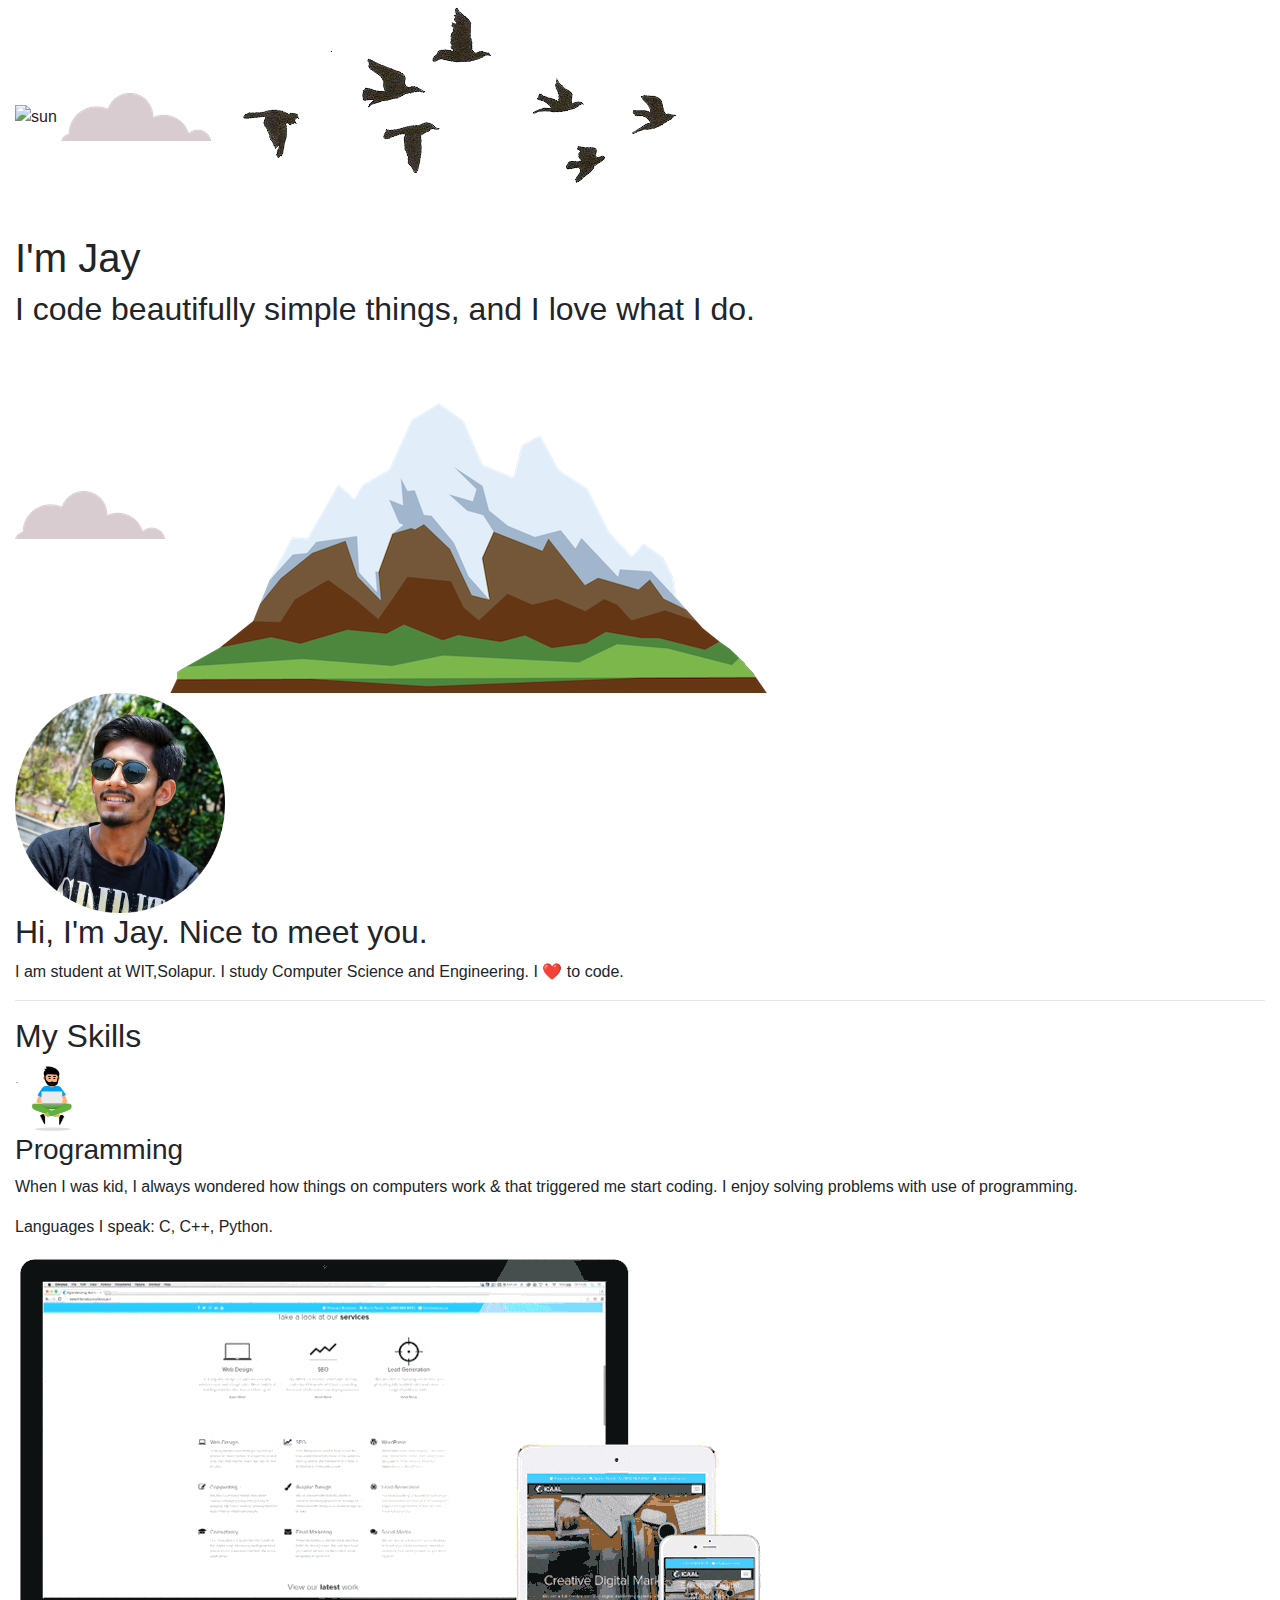
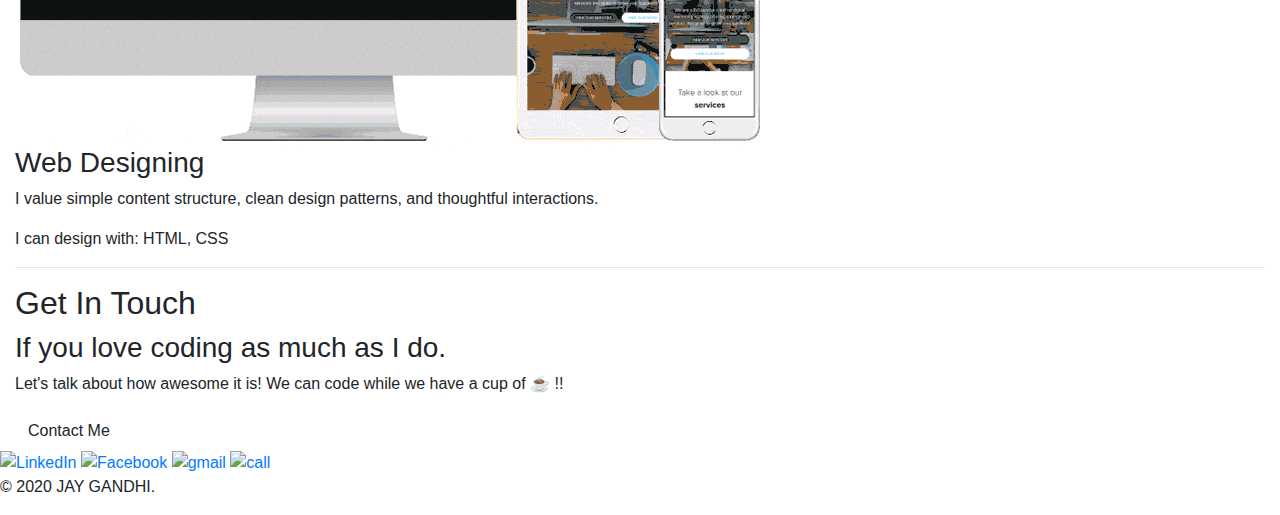
==== index.html @ 79ab4962 "first commit" ====
<!DOCTYPE html>
<html>
  <head>
    <meta charset="utf-8">
    <title>Jay Gandhi</title>
    <link rel="stylesheet" href="css/styles.css">
    <link rel="icon" href="favicon.ico">
    <link href="https://fonts.googleapis.com/css?family=Baumans|Merriweather|Montserrat|Sacramento&display=swap" rel="stylesheet">
    <!-- bootstrap -->
  <link rel="stylesheet" href="https://stackpath.bootstrapcdn.com/bootstrap/4.4.1/css/bootstrap.min.css" integrity="sha384-Vkoo8x4CGsO3+Hhxv8T/Q5PaXtkKtu6ug5TOeNV6gBiFeWPGFN9MuhOf23Q9Ifjh" crossorigin="anonymous">
  <link rel="stylesheet" href="css/styles.css">
  <!-- java -->
  <script src="https://code.jquery.com/jquery-3.4.1.slim.min.js" integrity="sha384-J6qa4849blE2+poT4WnyKhv5vZF5SrPo0iEjwBvKU7imGFAV0wwj1yYfoRSJoZ+n" crossorigin="anonymous"></script>
  <script src="https://cdn.jsdelivr.net/npm/popper.js@1.16.0/dist/umd/popper.min.js" integrity="sha384-Q6E9RHvbIyZFJoft+2mJbHaEWldlvI9IOYy5n3zV9zzTtmI3UksdQRVvoxMfooAo" crossorigin="anonymous"></script>
  <script src="https://stackpath.bootstrapcdn.com/bootstrap/4.4.1/js/bootstrap.min.js" integrity="sha384-wfSDF2E50Y2D1uUdj0O3uMBJnjuUD4Ih7YwaYd1iqfktj0Uod8GCExl3Og8ifwB6" crossorigin="anonymous"></script>


  </head>
  <body>
    <div class="Top-container container-fluid">
      <img class="sun" src="https://media.giphy.com/media/JpMnkVV9s3ILRYYHnq/giphy.gif" alt="sun">
      <img class="top-cloud" src="images/cloud.png" alt="cloud">

      <img class="birds" src="images/bird.gif" alt="birds">
      <h1>I'm Jay</h1>
      <h2 class="programmer">I code beautifully simple things, and I love what I do.</h2>
      <img class="bottom-cloud"src="images/cloud.png" alt="cloud">
      <img class="mountain" src="images/mountain.png" alt="mountain">
    </div>

    <div class="middle-container container-fluid">
      <div class="profile">
        <img src="images/jay.png" height="220" width="210" alt="jay_profile_picture">
        <h2>Hi, I'm Jay. Nice to meet you.</h2>
        <p class="intro">I am student at WIT,Solapur. I study Computer Science and Engineering. I ❤️ to code.</p>
      </div>
      <hr>
      <div class="skills">
        <h2>My Skills</h2>
        <div class="skill-row1">
          <img class="proimg" src="images/web_character.gif" alt="coding image" height="70px" width="70px">
          <h3>Programming</h3>
          <p>When I was kid, I always wondered how things on computers work & that triggered me start coding. I enjoy solving problems with use of programming.</p>
          <p>
            Languages I speak: C, C++, Python.
          </p>
        </div>
        <div class="skill-row2">
          <img class="webimg" src="images/web.gif" alt="coding image">
          <h3>Web Designing</h3>
          <p>I value simple content structure, clean design patterns, and thoughtful interactions.</p>
          <p>I can design with: HTML, CSS</p>
        </div>
      </div>
      <hr>
      <div class="contact-me">
        <h2>Get In Touch</h2>
        <h3>If you love coding as much as I do.</h3>
        <p class="contact-message">Let's talk about how awesome it is! We can code while we have a cup of ☕ !!</p>
        <strong><a class="btn"href="contact_me.html" target="blank" align=middle>Contact Me</a></strong>
      </div>
    </div>


    <div class="bottom-container">
      <a href="https://www.linkedin.com/in/jaygandhi129" target="blank" class="footer-link">
        <img src="https://image.flaticon.com/icons/svg/1409/1409945.svg" alt="LinkedIn" height="30" width="30" align="middle">
      </a>
      <a href="https://www.facebook.com/jay.gandhi2962000" target="blank" class="footer-link">
        <img src="https://i.pinimg.com/originals/58/f4/72/58f4723d8f23906bdcb058604075ad2a.png" alt="Facebook" height="50" width="50" align="middle">
      </a>
      <a href="mailto:jaygandhi129@gmail.com" class="footer-link">
        <img src="https://cdn2.iconfinder.com/data/icons/social-icons-circular-color/512/gmail-512.png" alt="gmail" height="40" width="40" align="middle">
      </a>
      <a href="tel:+91-7709708626" class="footer-link">
        <img src="https://images.vexels.com/media/users/3/137415/isolated/preview/0e475bb9b17b3fa4f94f31fba1635b8f-telephone-call-icon-logo-by-vexels.png" alt="call" height="40" width="40" align="middle">
      </a>
      <p class="copyright">© 2020 JAY GANDHI.</p>
    </div>


  </body>
</html>
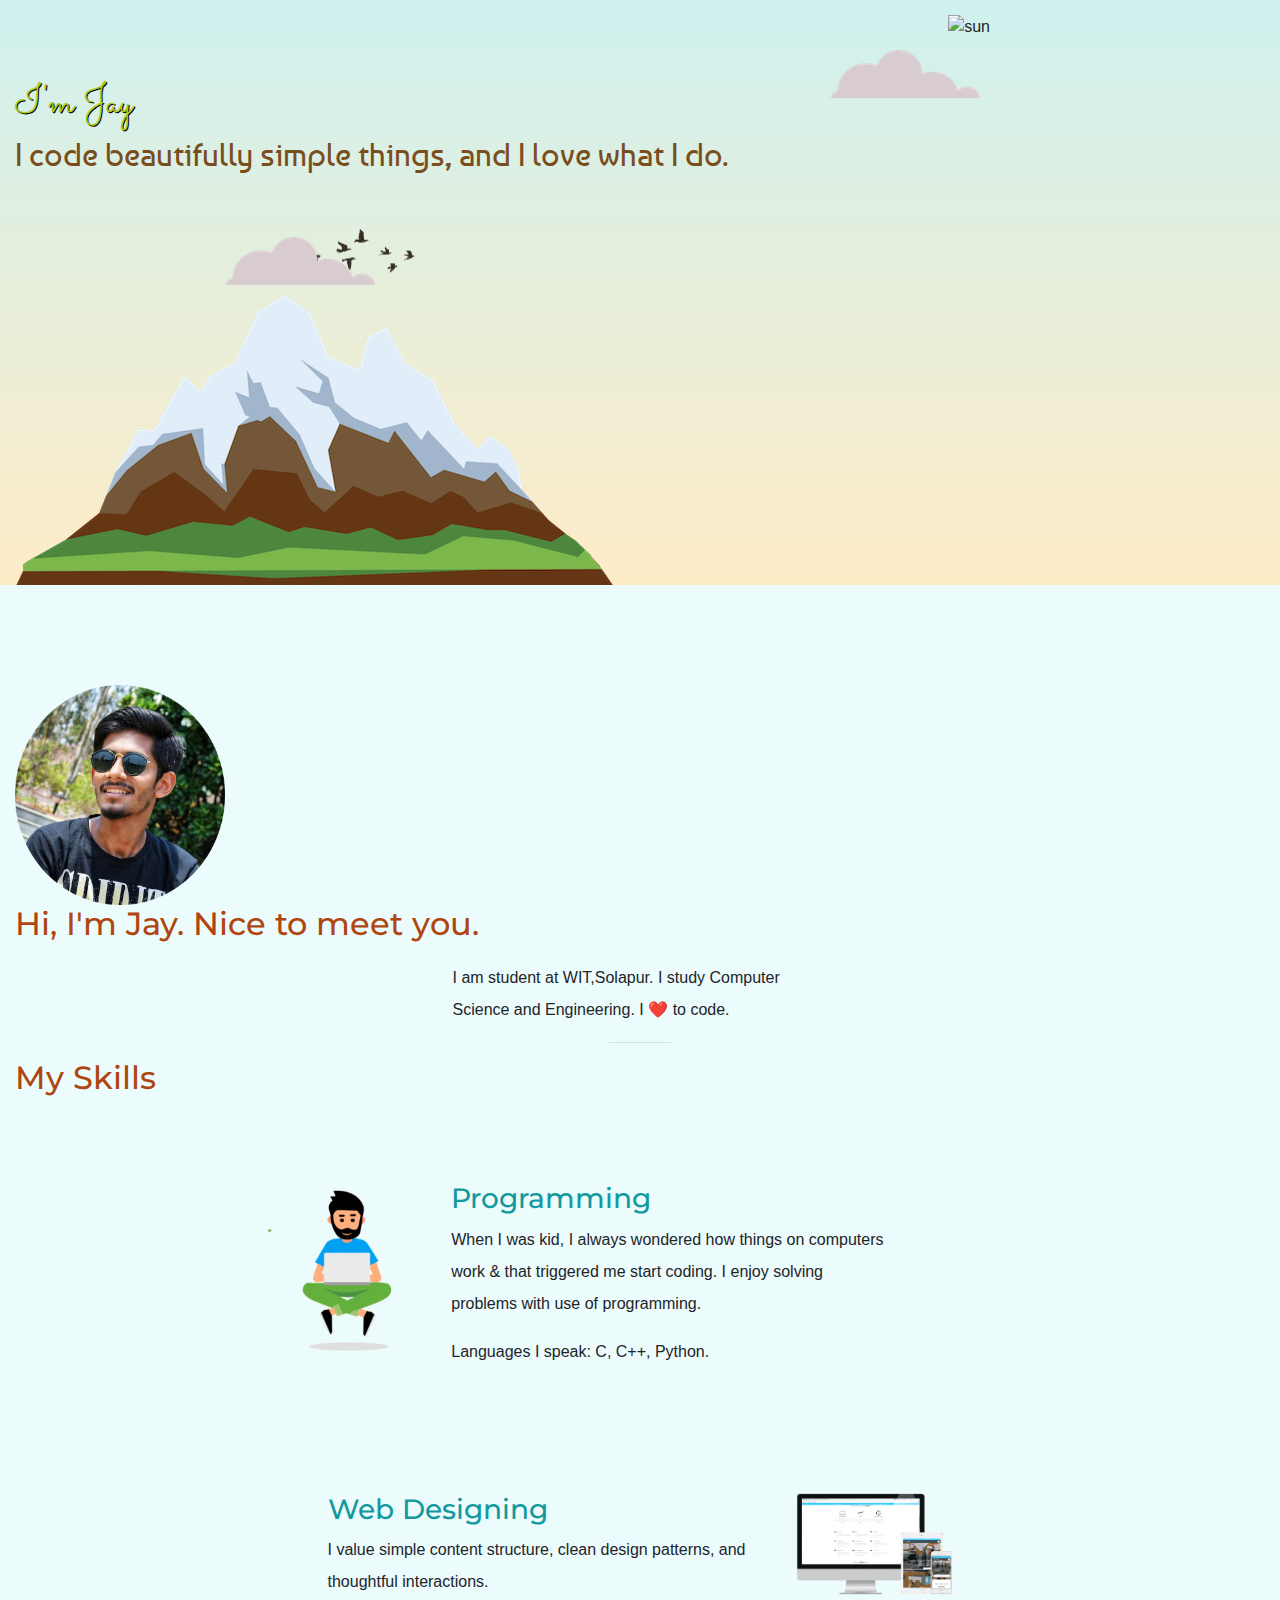
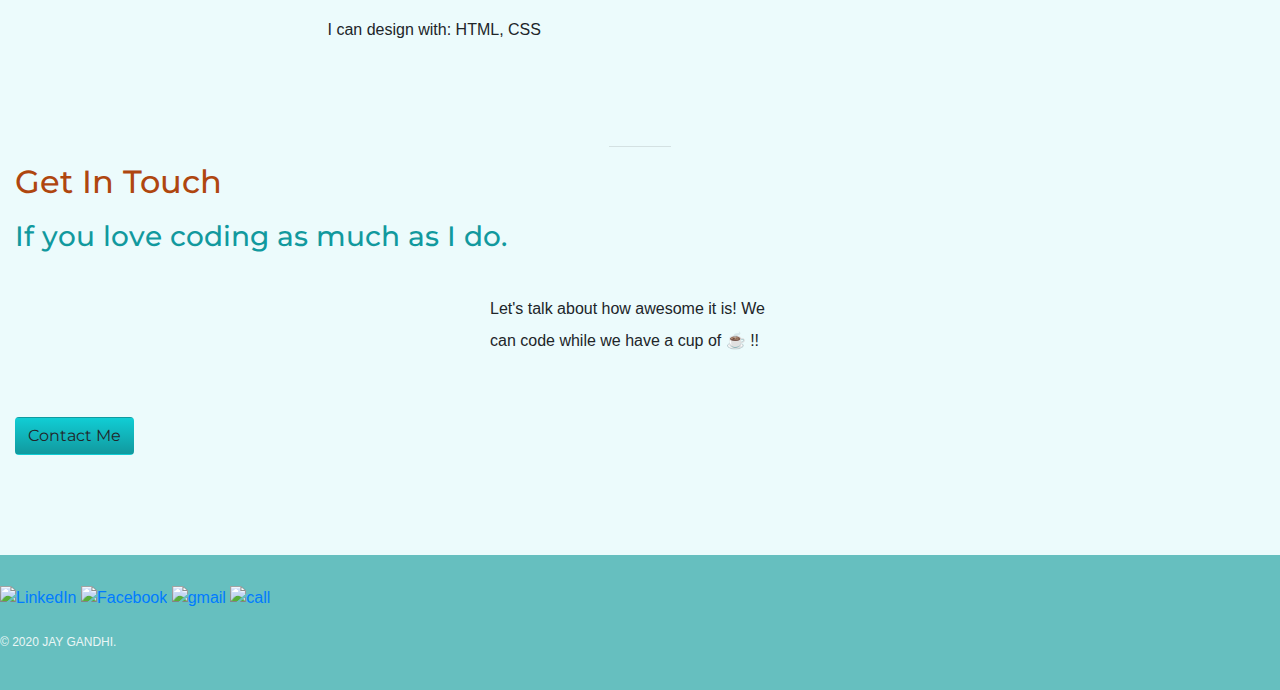
==== commit 467bb737: "Update index.html" ====
--- a/index.html
+++ b/index.html
@@ -3,7 +3,7 @@
   <head>
     <meta charset="utf-8">
     <title>Jay Gandhi</title>
-    <link rel="stylesheet" href="css/styles.css">
+    <link rel="stylesheet" href="CSS/styles.css">
     <link rel="icon" href="favicon.ico">
     <link href="https://fonts.googleapis.com/css?family=Baumans|Merriweather|Montserrat|Sacramento&display=swap" rel="stylesheet">
     <!-- bootstrap -->
--- a/CSS/styles.css
+++ b/CSS/styles.css
@@ -0,0 +1,170 @@
+body {
+  margin: 0;
+  text-align: center;
+  font-family: 'Merriweather', serif;
+  color: #40514E;
+  line-height: 2;
+}
+
+h1 {
+  margin: 30px auto;
+  font-family: 'Sacramento', cursive;
+  font-size: 5.625rem;
+  /*1rem=16px.......rem is used for making font size dynamic*/
+  color: #a6cb12;
+  text-shadow: 0.5px 0.5px black;
+  line-height: 1.5;
+}
+
+h2 {
+  font-family: 'Montserrat', sans-serif;
+  font-size: 1.5rem;
+  padding-bottom: 10px;
+  color: #af460f;
+}
+
+h3 {
+  font-family: 'Montserrat', sans-serif;
+  color: #11999E;
+}
+
+.programmer {
+  font-family: 'Baumans', cursive;
+  margin-bottom: 44px;
+  color: #7a4d1d;
+}
+
+p {
+  line-height: 2;
+}
+
+hr {
+  border: dotted #c2f0fc 8px;
+  border-bottom: none;
+  width: 5%;
+  margin: 100px auto;
+}
+
+.Top-container {
+  background: linear-gradient(#cff1ef , #ffecc7 );
+  position: relative;
+  padding-top: 80px;
+}
+
+.middle-container {
+  background-color: #ecfbfc;
+  padding-top: 100px;
+  padding-bottom: 100px;
+}
+
+
+.bottom-container{
+  background-color: #66BFBF;
+  padding: 30px 0 20px;
+}
+
+.top-cloud {
+  position: absolute;
+  right: 300px;
+  top: 50px;
+}
+
+.bottom-cloud {
+  position: absolute;
+  left: 225px;
+  bottom: 300px;
+}
+
+.birds {
+  position: absolute;
+  bottom: 300px;
+  left: 300px;
+  height: 10%;
+}
+
+.intro {
+  width: 30%;
+  margin: auto;
+}
+
+.sun {
+  position: absolute;
+  right: 290px;
+  top: 15px;
+  height: 10%;
+}
+
+.proimg {
+  height: 25%;
+  width: 25%;
+  float: left;
+  margin-right: 30px;
+}
+
+.webimg {
+  height: 25%;
+  width: 25%;
+  float: right;
+  margin-left: 30px;
+  margin-bottom: 30px;
+}
+
+.skill-row1 {
+  width: 50%;
+  margin: 75px auto 100px 270px;
+  margin-left: 20%;
+}
+
+.skill-row2 {
+  width: 50%;
+  margin: 125px auto 100px 490px;
+  margin-left: 25%;
+
+}
+
+.contact-message {
+  width: 24%;
+  margin: 40px auto 60px;
+}
+
+.btn {
+  background: #11cdd4;
+  background-image: -webkit-linear-gradient(top, #11cdd4, #11999e);
+  background-image: -moz-linear-gradient(top, #11cdd4, #11999e);
+  background-image: -ms-linear-gradient(top, #11cdd4, #11999e);
+  background-image: -o-linear-gradient(top, #11cdd4, #11999e);
+  background-image: linear-gradient(to bottom, #11cdd4, #11999e);
+  -webkit-border-radius: 8;
+  -moz-border-radius: 8;
+  border-radius: 8px;
+  font-family: 'Montserrat', sans-serif;
+  color: #ffffff;
+  font-size: 20px;
+  padding: 10px 20px 10px 20px;
+  text-decoration: none;
+}
+
+.btn:hover {
+  background: #30e3cb;
+  background-image: -webkit-linear-gradient(top, #30e3cb, #2bc4ad);
+  background-image: -moz-linear-gradient(top, #30e3cb, #2bc4ad);
+  background-image: -ms-linear-gradient(top, #30e3cb, #2bc4ad);
+  background-image: -o-linear-gradient(top, #30e3cb, #2bc4ad);
+  background-image: linear-gradient(to bottom, #30e3cb, #2bc4ad);
+  text-decoration: none;
+}
+.copyright{
+  color: #EAF6F6;
+  font-size: 0.75rem;
+  padding-top: 20px;
+}
+/*CSS FOR CONTACT ME PAGE*/
+
+.contact_me_page{
+  background-color: #ecfbfc;
+  height: auto;
+  
+}
+.back{
+  font-size: 1.3rem;
+}
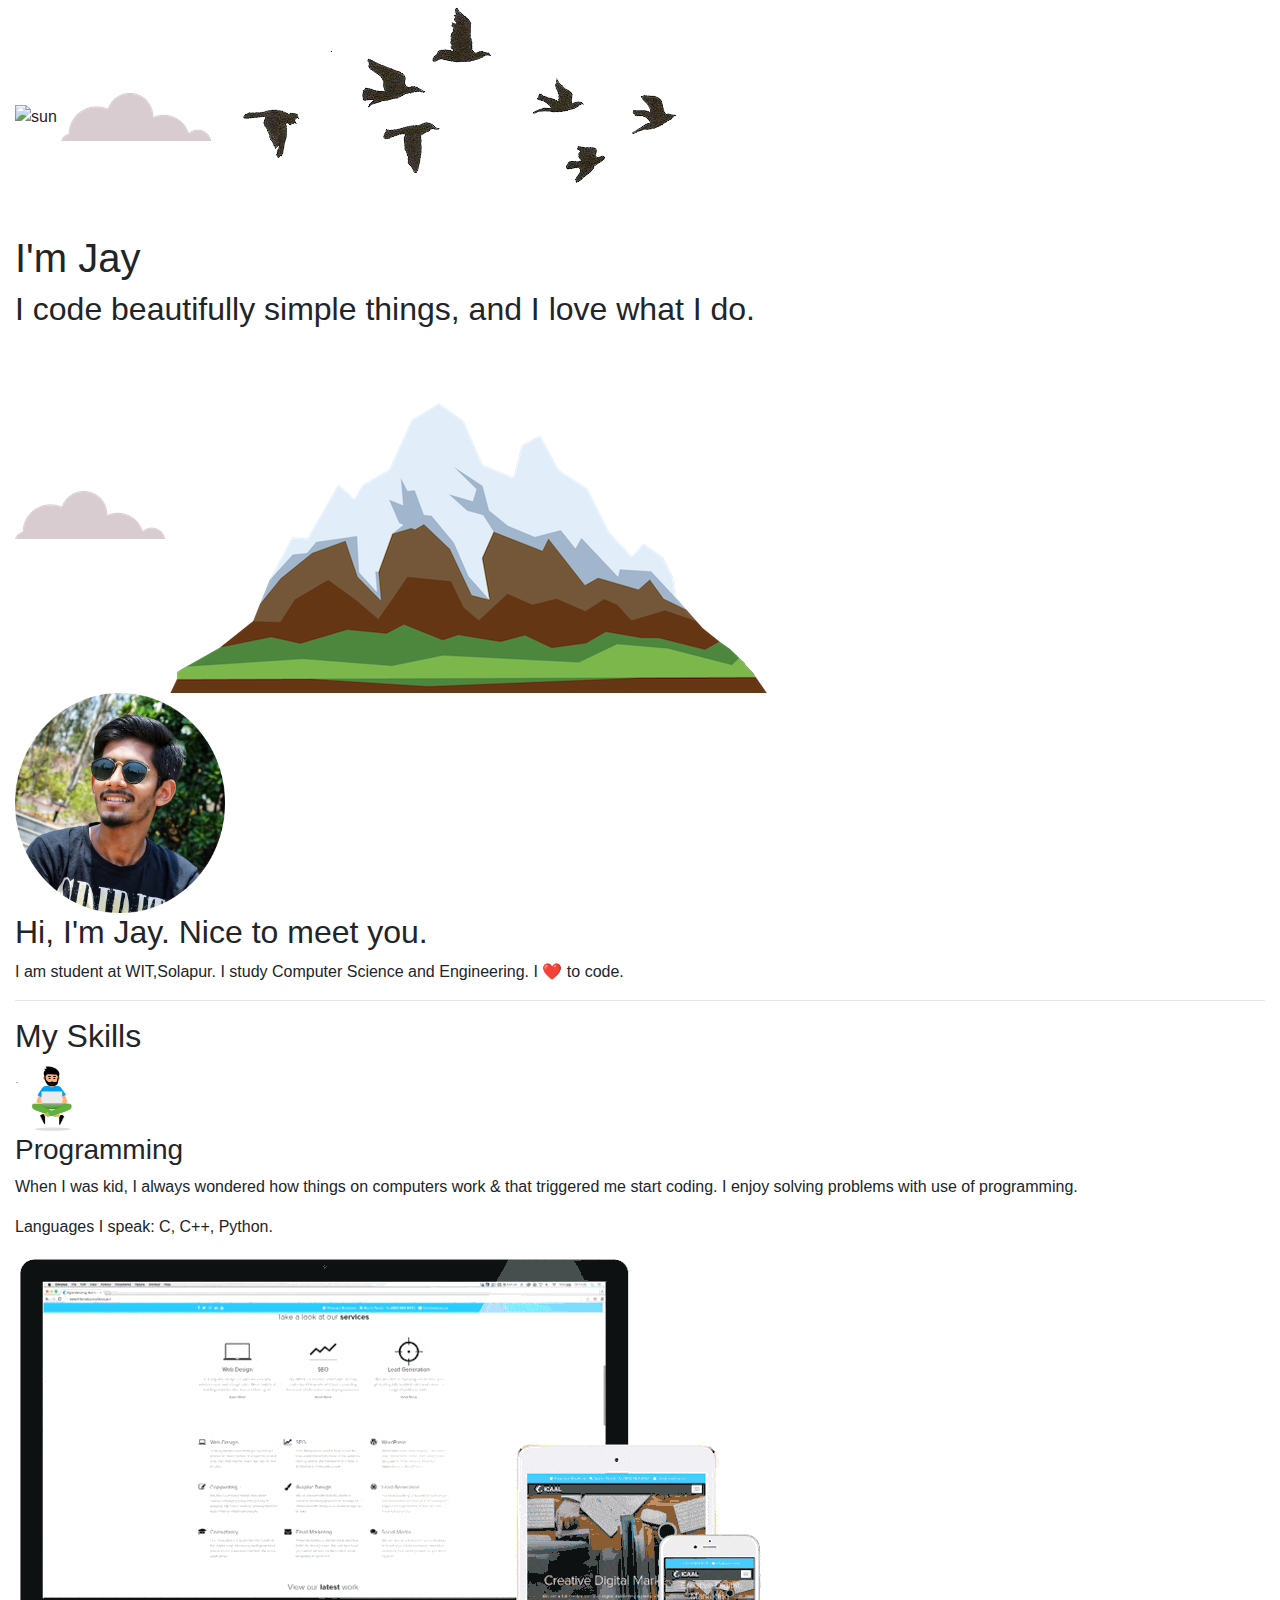
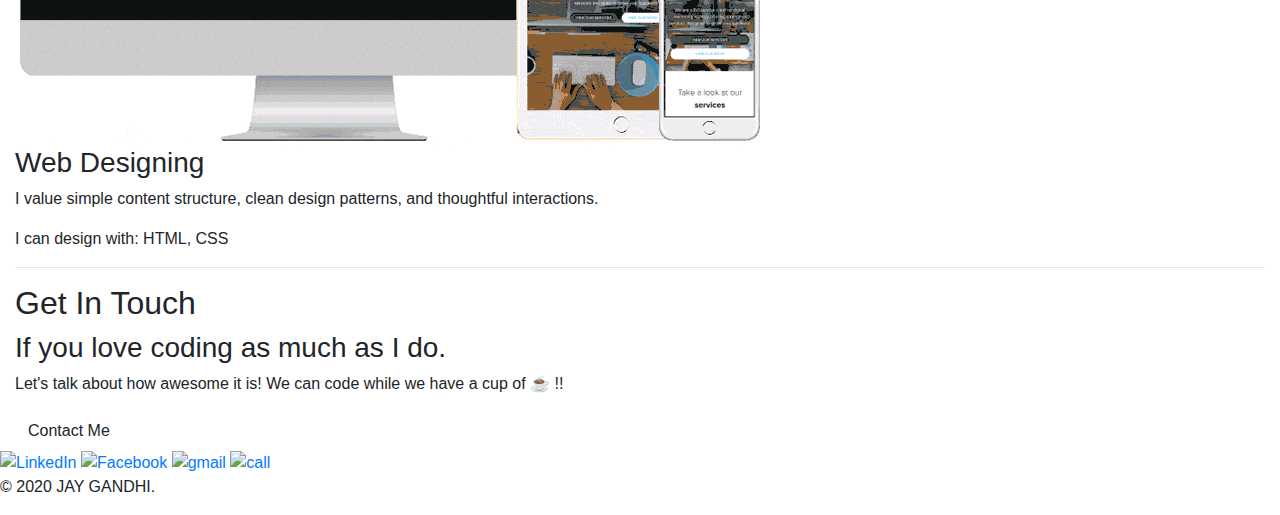
==== commit 05523696: "Update index.html" ====
--- a/index.html
+++ b/index.html
@@ -3,13 +3,13 @@
   <head>
     <meta charset="utf-8">
     <title>Jay Gandhi</title>
-    <link rel="stylesheet" href="CSS/styles.css">
+    <link rel="stylesheet" href="css/styles.css">
     <link rel="icon" href="favicon.ico">
     <link href="https://fonts.googleapis.com/css?family=Baumans|Merriweather|Montserrat|Sacramento&display=swap" rel="stylesheet">
     <!-- bootstrap -->
   <link rel="stylesheet" href="https://stackpath.bootstrapcdn.com/bootstrap/4.4.1/css/bootstrap.min.css" integrity="sha384-Vkoo8x4CGsO3+Hhxv8T/Q5PaXtkKtu6ug5TOeNV6gBiFeWPGFN9MuhOf23Q9Ifjh" crossorigin="anonymous">
-  <link rel="stylesheet" href="css/styles.css">
-  <!-- java -->
+ <link rel="stylesheet" href="css/styles.css">
+    <!-- java -->
   <script src="https://code.jquery.com/jquery-3.4.1.slim.min.js" integrity="sha384-J6qa4849blE2+poT4WnyKhv5vZF5SrPo0iEjwBvKU7imGFAV0wwj1yYfoRSJoZ+n" crossorigin="anonymous"></script>
   <script src="https://cdn.jsdelivr.net/npm/popper.js@1.16.0/dist/umd/popper.min.js" integrity="sha384-Q6E9RHvbIyZFJoft+2mJbHaEWldlvI9IOYy5n3zV9zzTtmI3UksdQRVvoxMfooAo" crossorigin="anonymous"></script>
   <script src="https://stackpath.bootstrapcdn.com/bootstrap/4.4.1/js/bootstrap.min.js" integrity="sha384-wfSDF2E50Y2D1uUdj0O3uMBJnjuUD4Ih7YwaYd1iqfktj0Uod8GCExl3Og8ifwB6" crossorigin="anonymous"></script>
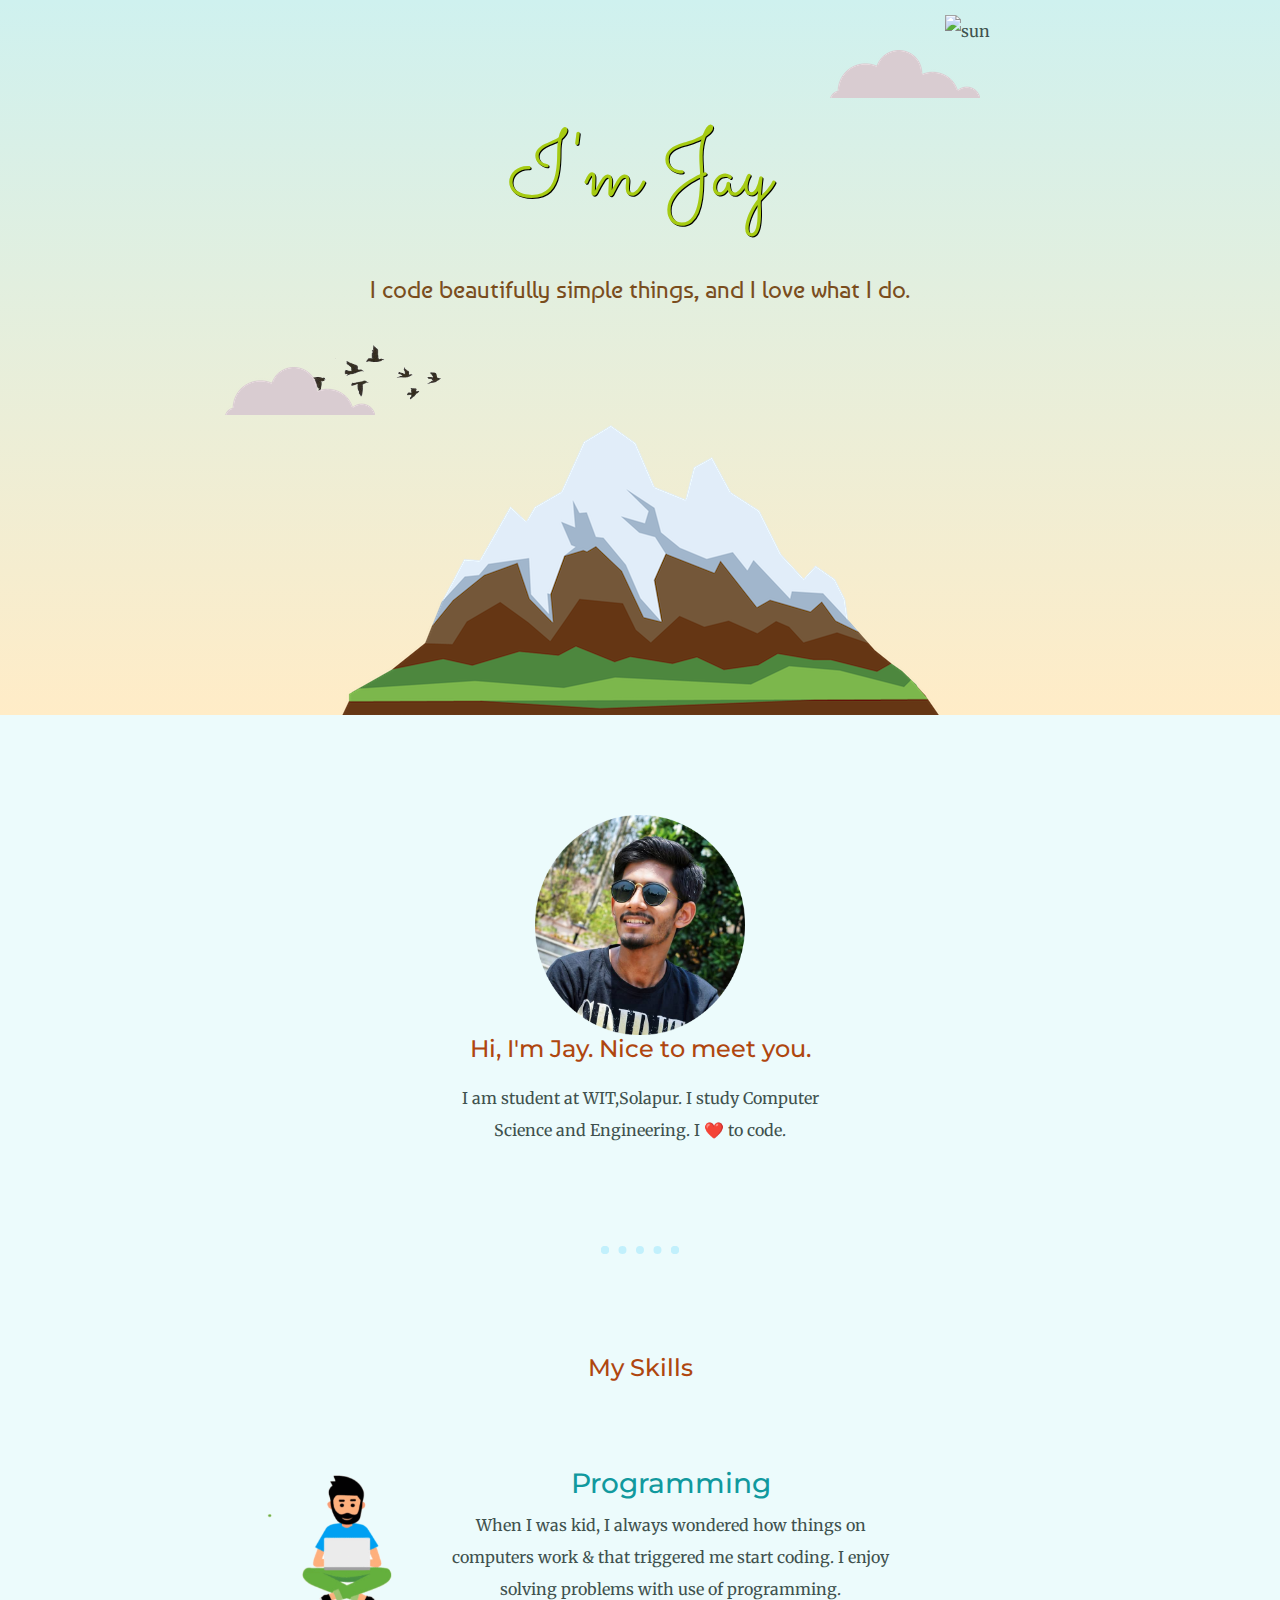
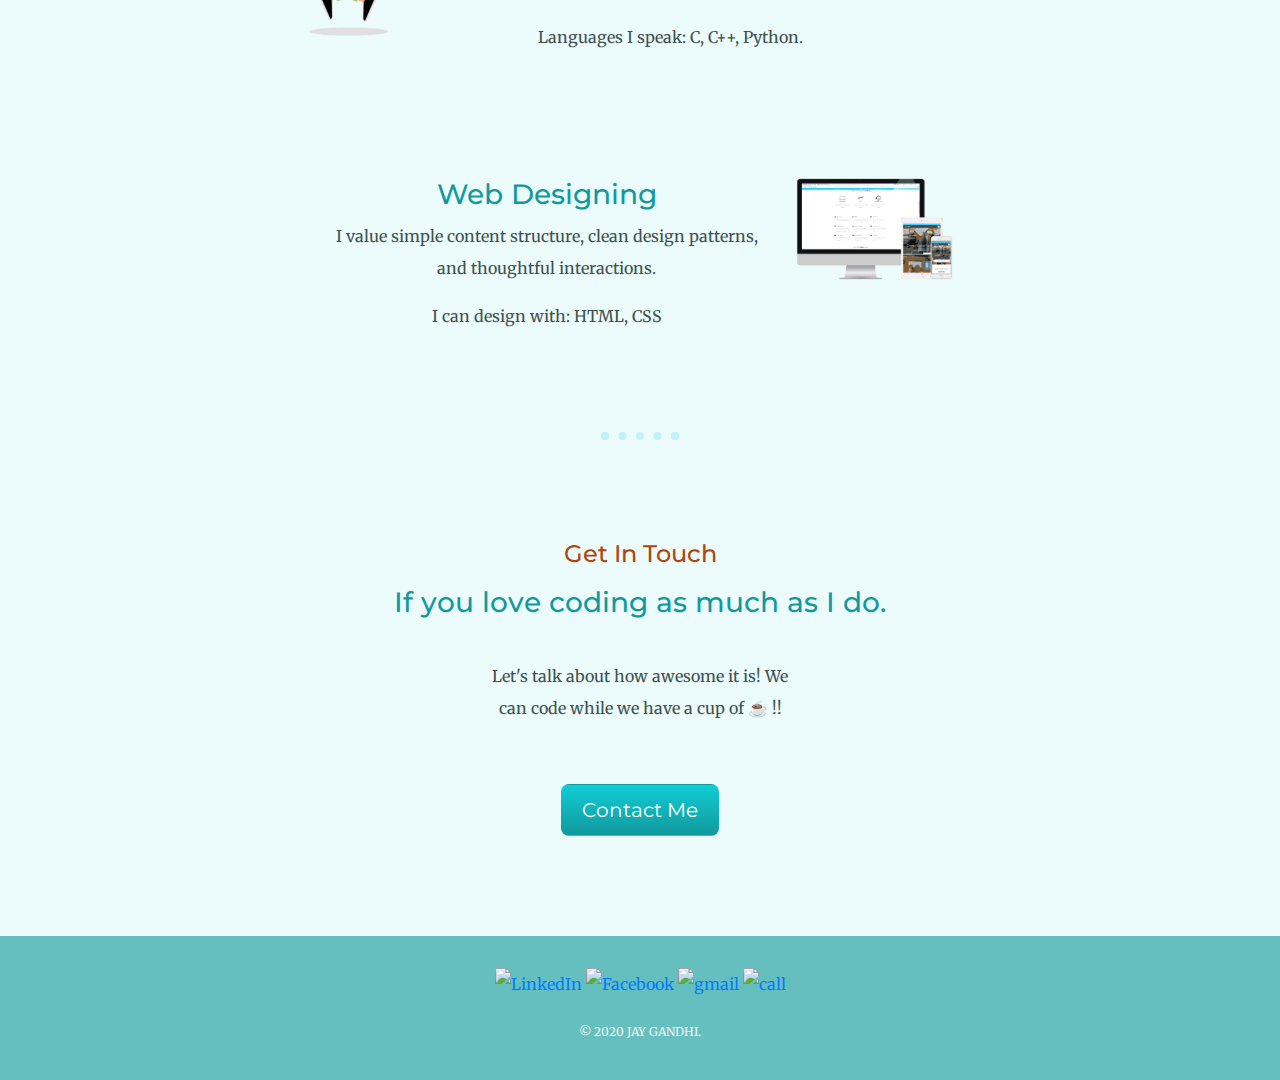
==== commit 039bd28b: "Update index.html" ====
--- a/index.html
+++ b/index.html
@@ -3,12 +3,12 @@
   <head>
     <meta charset="utf-8">
     <title>Jay Gandhi</title>
-    <link rel="stylesheet" href="css/styles.css">
+
     <link rel="icon" href="favicon.ico">
     <link href="https://fonts.googleapis.com/css?family=Baumans|Merriweather|Montserrat|Sacramento&display=swap" rel="stylesheet">
     <!-- bootstrap -->
   <link rel="stylesheet" href="https://stackpath.bootstrapcdn.com/bootstrap/4.4.1/css/bootstrap.min.css" integrity="sha384-Vkoo8x4CGsO3+Hhxv8T/Q5PaXtkKtu6ug5TOeNV6gBiFeWPGFN9MuhOf23Q9Ifjh" crossorigin="anonymous">
- <link rel="stylesheet" href="css/styles.css">
+ <link rel="stylesheet" href="CSS/styles.css">
     <!-- java -->
   <script src="https://code.jquery.com/jquery-3.4.1.slim.min.js" integrity="sha384-J6qa4849blE2+poT4WnyKhv5vZF5SrPo0iEjwBvKU7imGFAV0wwj1yYfoRSJoZ+n" crossorigin="anonymous"></script>
   <script src="https://cdn.jsdelivr.net/npm/popper.js@1.16.0/dist/umd/popper.min.js" integrity="sha384-Q6E9RHvbIyZFJoft+2mJbHaEWldlvI9IOYy5n3zV9zzTtmI3UksdQRVvoxMfooAo" crossorigin="anonymous"></script>
--- a/CSS/styles.css
+++ b/CSS/styles.css
@@ -0,0 +1,170 @@
+body {
+  margin: 0;
+  text-align: center;
+  font-family: 'Merriweather', serif;
+  color: #40514E;
+  line-height: 2;
+}
+
+h1 {
+  margin: 30px auto;
+  font-family: 'Sacramento', cursive;
+  font-size: 5.625rem;
+  /*1rem=16px.......rem is used for making font size dynamic*/
+  color: #a6cb12;
+  text-shadow: 0.5px 0.5px black;
+  line-height: 1.5;
+}
+
+h2 {
+  font-family: 'Montserrat', sans-serif;
+  font-size: 1.5rem;
+  padding-bottom: 10px;
+  color: #af460f;
+}
+
+h3 {
+  font-family: 'Montserrat', sans-serif;
+  color: #11999E;
+}
+
+.programmer {
+  font-family: 'Baumans', cursive;
+  margin-bottom: 44px;
+  color: #7a4d1d;
+}
+
+p {
+  line-height: 2;
+}
+
+hr {
+  border: dotted #c2f0fc 8px;
+  border-bottom: none;
+  width: 5%;
+  margin: 100px auto;
+}
+
+.Top-container {
+  background: linear-gradient(#cff1ef , #ffecc7 );
+  position: relative;
+  padding-top: 80px;
+}
+
+.middle-container {
+  background-color: #ecfbfc;
+  padding-top: 100px;
+  padding-bottom: 100px;
+}
+
+
+.bottom-container{
+  background-color: #66BFBF;
+  padding: 30px 0 20px;
+}
+
+.top-cloud {
+  position: absolute;
+  right: 300px;
+  top: 50px;
+}
+
+.bottom-cloud {
+  position: absolute;
+  left: 225px;
+  bottom: 300px;
+}
+
+.birds {
+  position: absolute;
+  bottom: 300px;
+  left: 300px;
+  height: 10%;
+}
+
+.intro {
+  width: 30%;
+  margin: auto;
+}
+
+.sun {
+  position: absolute;
+  right: 290px;
+  top: 15px;
+  height: 10%;
+}
+
+.proimg {
+  height: 25%;
+  width: 25%;
+  float: left;
+  margin-right: 30px;
+}
+
+.webimg {
+  height: 25%;
+  width: 25%;
+  float: right;
+  margin-left: 30px;
+  margin-bottom: 30px;
+}
+
+.skill-row1 {
+  width: 50%;
+  margin: 75px auto 100px 270px;
+  margin-left: 20%;
+}
+
+.skill-row2 {
+  width: 50%;
+  margin: 125px auto 100px 490px;
+  margin-left: 25%;
+
+}
+
+.contact-message {
+  width: 24%;
+  margin: 40px auto 60px;
+}
+
+.btn {
+  background: #11cdd4;
+  background-image: -webkit-linear-gradient(top, #11cdd4, #11999e);
+  background-image: -moz-linear-gradient(top, #11cdd4, #11999e);
+  background-image: -ms-linear-gradient(top, #11cdd4, #11999e);
+  background-image: -o-linear-gradient(top, #11cdd4, #11999e);
+  background-image: linear-gradient(to bottom, #11cdd4, #11999e);
+  -webkit-border-radius: 8;
+  -moz-border-radius: 8;
+  border-radius: 8px;
+  font-family: 'Montserrat', sans-serif;
+  color: #ffffff;
+  font-size: 20px;
+  padding: 10px 20px 10px 20px;
+  text-decoration: none;
+}
+
+.btn:hover {
+  background: #30e3cb;
+  background-image: -webkit-linear-gradient(top, #30e3cb, #2bc4ad);
+  background-image: -moz-linear-gradient(top, #30e3cb, #2bc4ad);
+  background-image: -ms-linear-gradient(top, #30e3cb, #2bc4ad);
+  background-image: -o-linear-gradient(top, #30e3cb, #2bc4ad);
+  background-image: linear-gradient(to bottom, #30e3cb, #2bc4ad);
+  text-decoration: none;
+}
+.copyright{
+  color: #EAF6F6;
+  font-size: 0.75rem;
+  padding-top: 20px;
+}
+/*CSS FOR CONTACT ME PAGE*/
+
+.contact_me_page{
+  background-color: #ecfbfc;
+  height: auto;
+  
+}
+.back{
+  font-size: 1.3rem;
+}
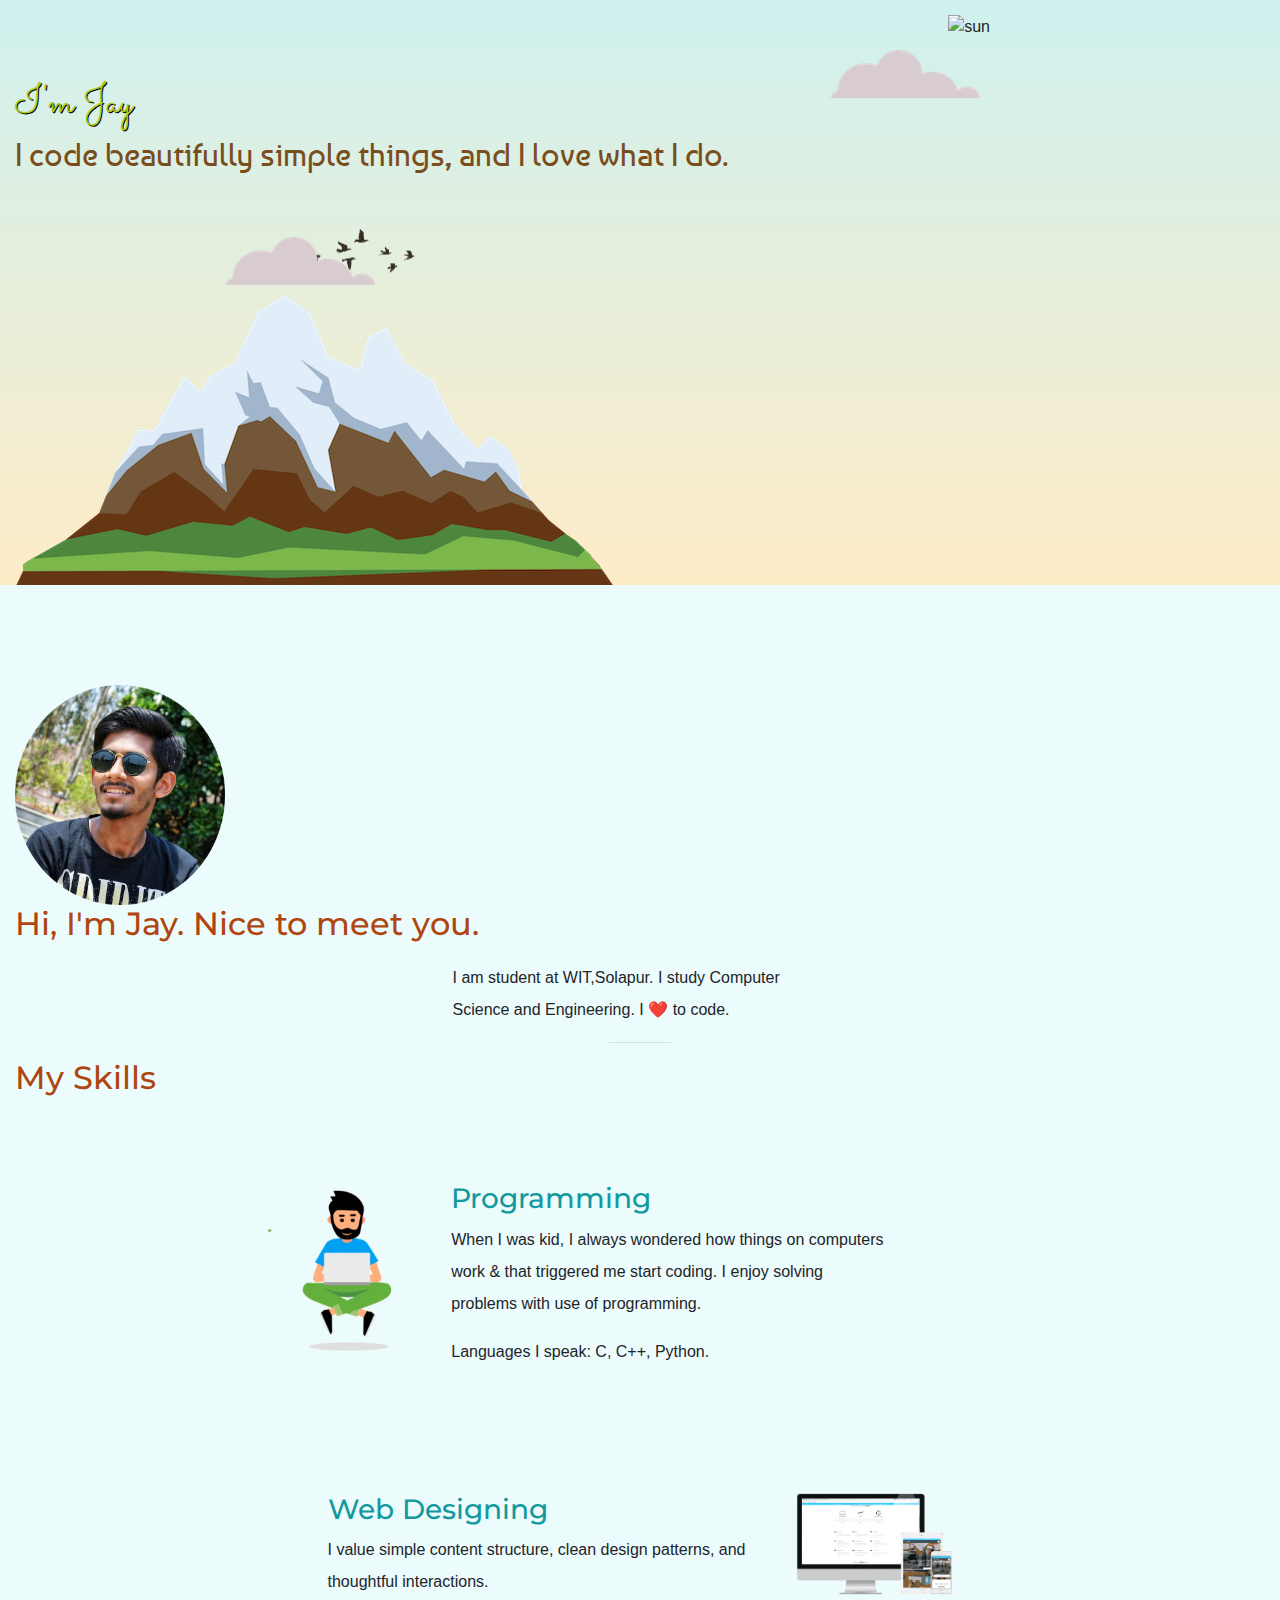
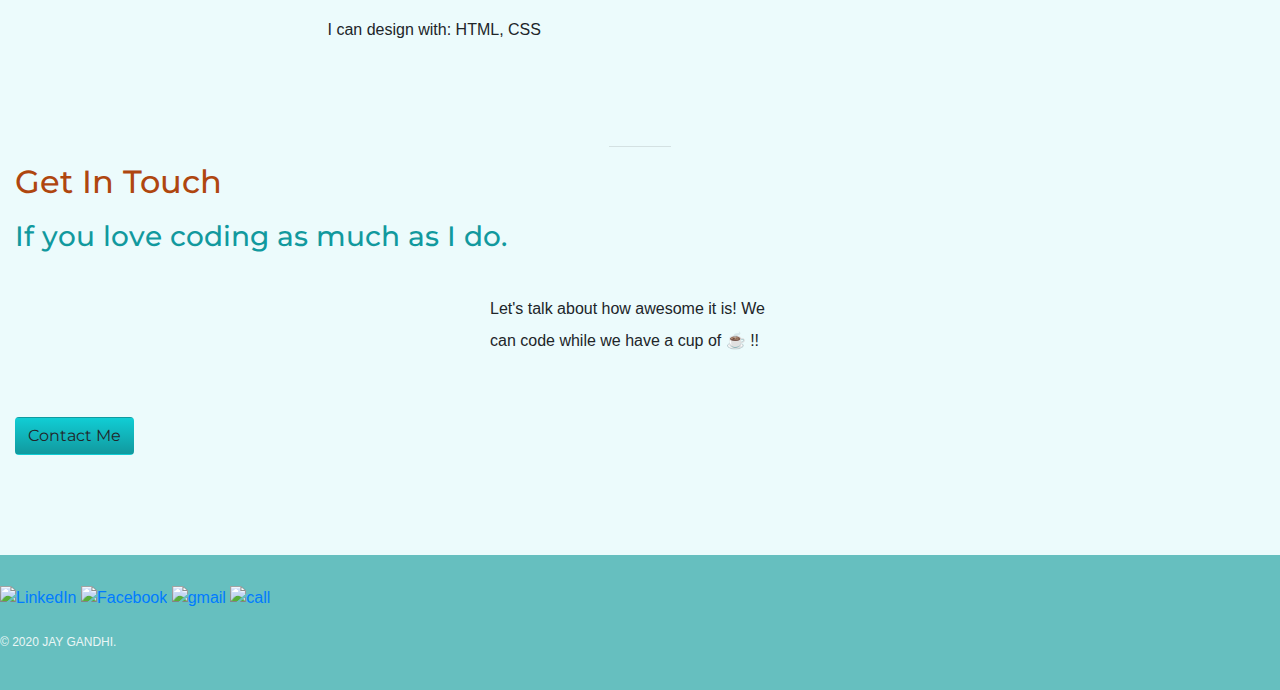
==== commit e4f25166: "Update index.html" ====
--- a/index.html
+++ b/index.html
@@ -3,12 +3,12 @@
   <head>
     <meta charset="utf-8">
     <title>Jay Gandhi</title>
-
+ <link rel="stylesheet" href="CSS/styles.css">
     <link rel="icon" href="favicon.ico">
     <link href="https://fonts.googleapis.com/css?family=Baumans|Merriweather|Montserrat|Sacramento&display=swap" rel="stylesheet">
     <!-- bootstrap -->
   <link rel="stylesheet" href="https://stackpath.bootstrapcdn.com/bootstrap/4.4.1/css/bootstrap.min.css" integrity="sha384-Vkoo8x4CGsO3+Hhxv8T/Q5PaXtkKtu6ug5TOeNV6gBiFeWPGFN9MuhOf23Q9Ifjh" crossorigin="anonymous">
- <link rel="stylesheet" href="CSS/styles.css">
+
     <!-- java -->
   <script src="https://code.jquery.com/jquery-3.4.1.slim.min.js" integrity="sha384-J6qa4849blE2+poT4WnyKhv5vZF5SrPo0iEjwBvKU7imGFAV0wwj1yYfoRSJoZ+n" crossorigin="anonymous"></script>
   <script src="https://cdn.jsdelivr.net/npm/popper.js@1.16.0/dist/umd/popper.min.js" integrity="sha384-Q6E9RHvbIyZFJoft+2mJbHaEWldlvI9IOYy5n3zV9zzTtmI3UksdQRVvoxMfooAo" crossorigin="anonymous"></script>
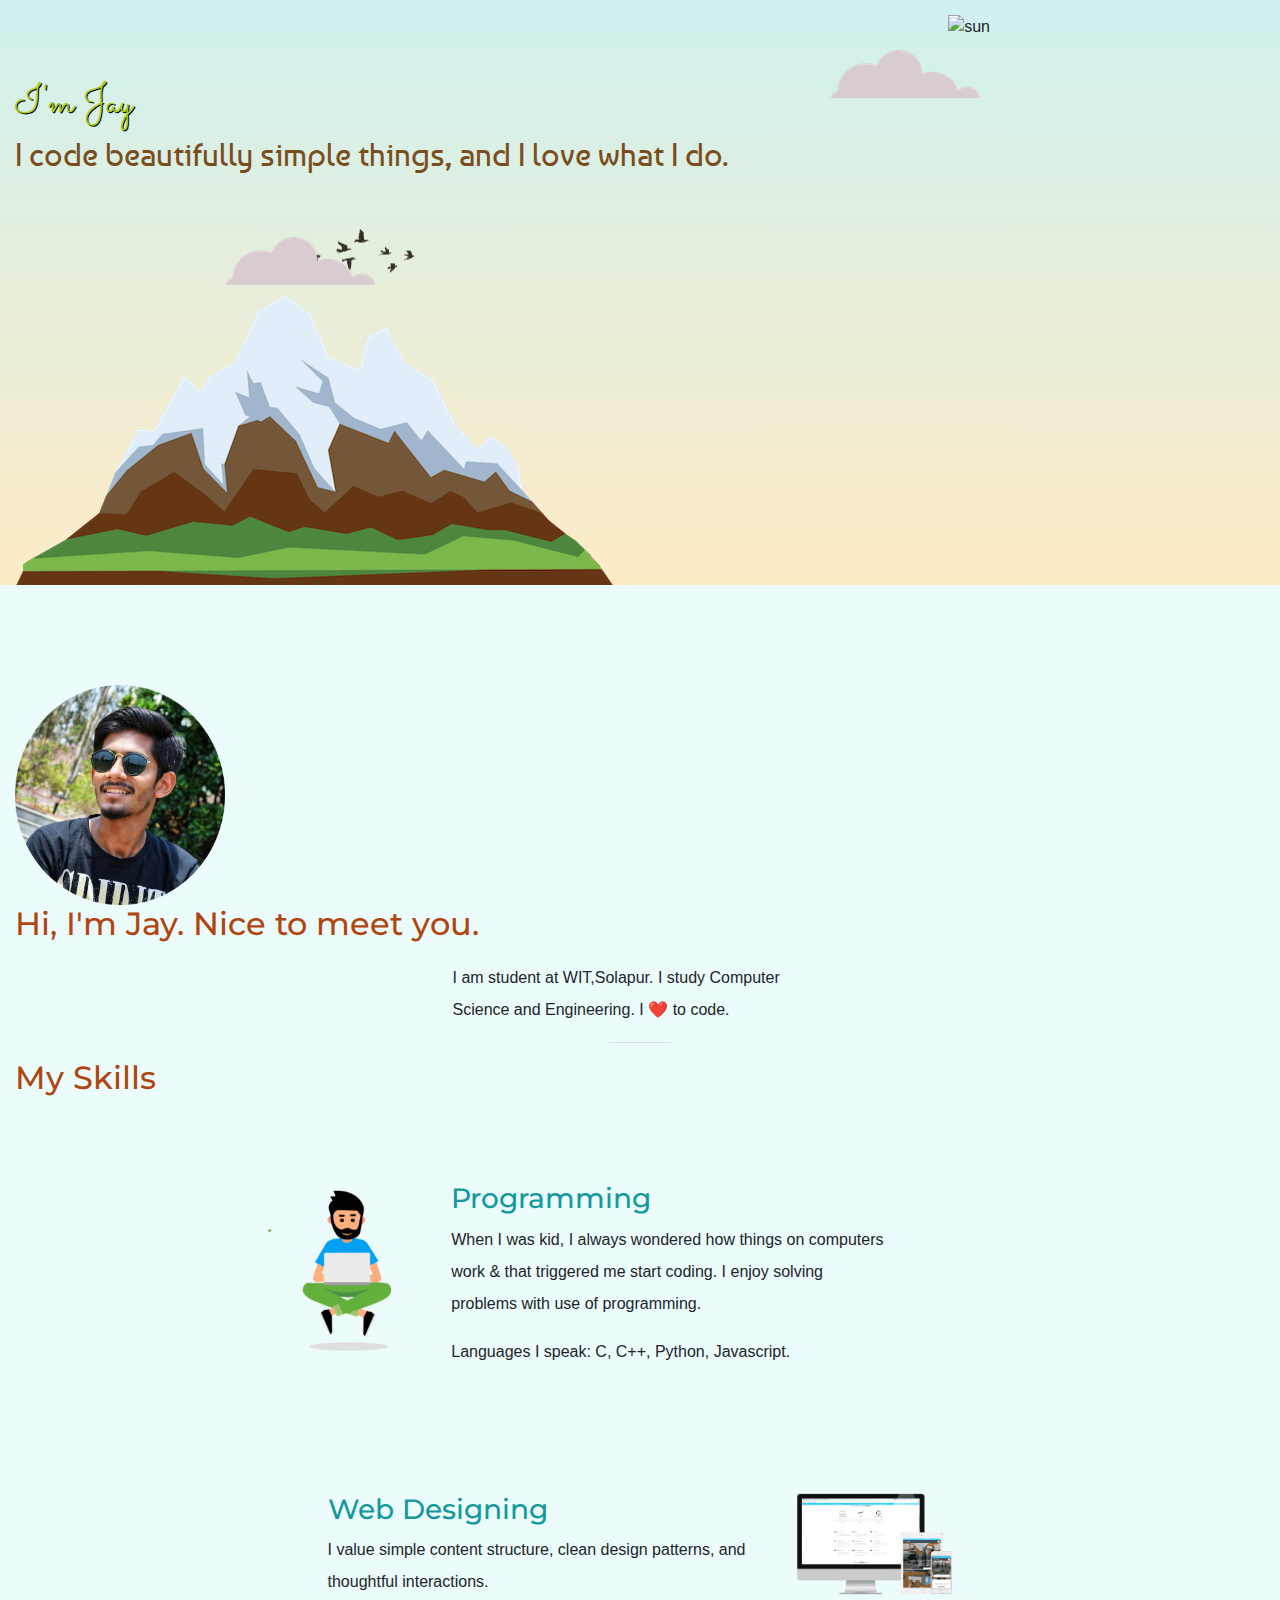
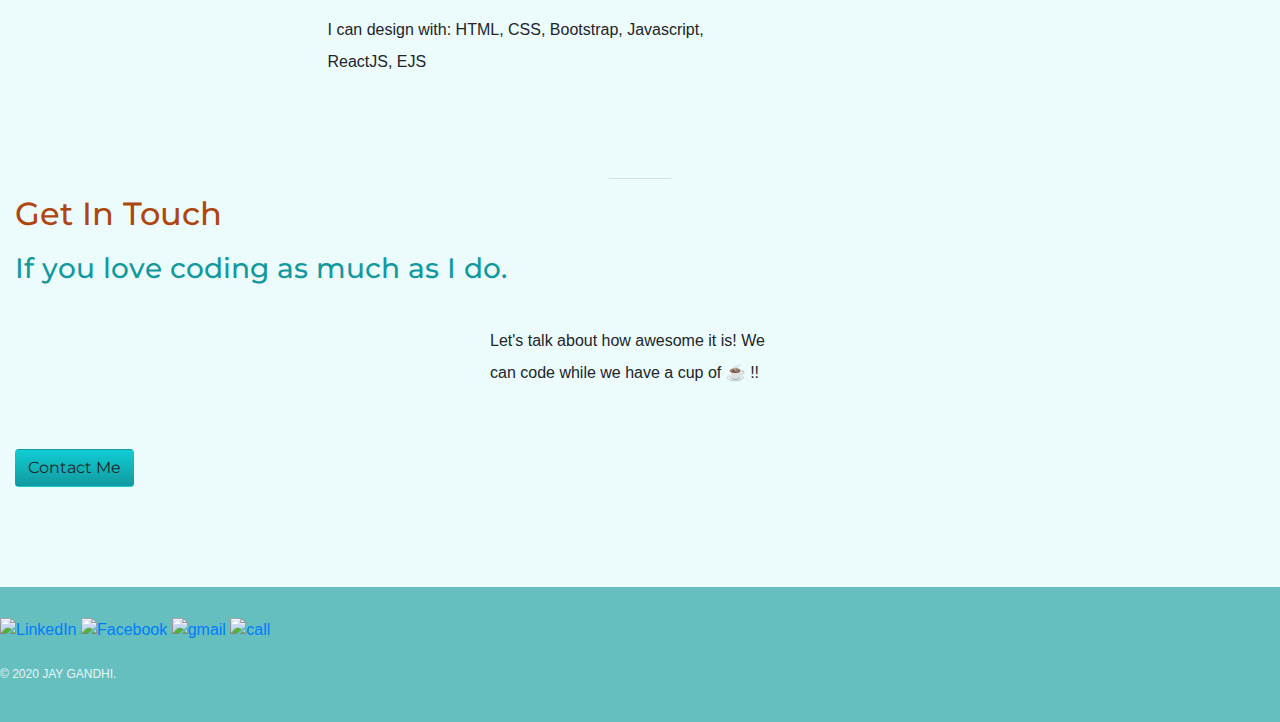
==== commit df5cfd59: "Update index.html" ====
--- a/index.html
+++ b/index.html
@@ -42,14 +42,14 @@
           <h3>Programming</h3>
           <p>When I was kid, I always wondered how things on computers work & that triggered me start coding. I enjoy solving problems with use of programming.</p>
           <p>
-            Languages I speak: C, C++, Python.
+            Languages I speak: C, C++, Python, Javascript.
           </p>
         </div>
         <div class="skill-row2">
           <img class="webimg" src="images/web.gif" alt="coding image">
           <h3>Web Designing</h3>
           <p>I value simple content structure, clean design patterns, and thoughtful interactions.</p>
-          <p>I can design with: HTML, CSS</p>
+          <p>I can design with: HTML, CSS, Bootstrap, Javascript, ReactJS, EJS</p>
         </div>
       </div>
       <hr>
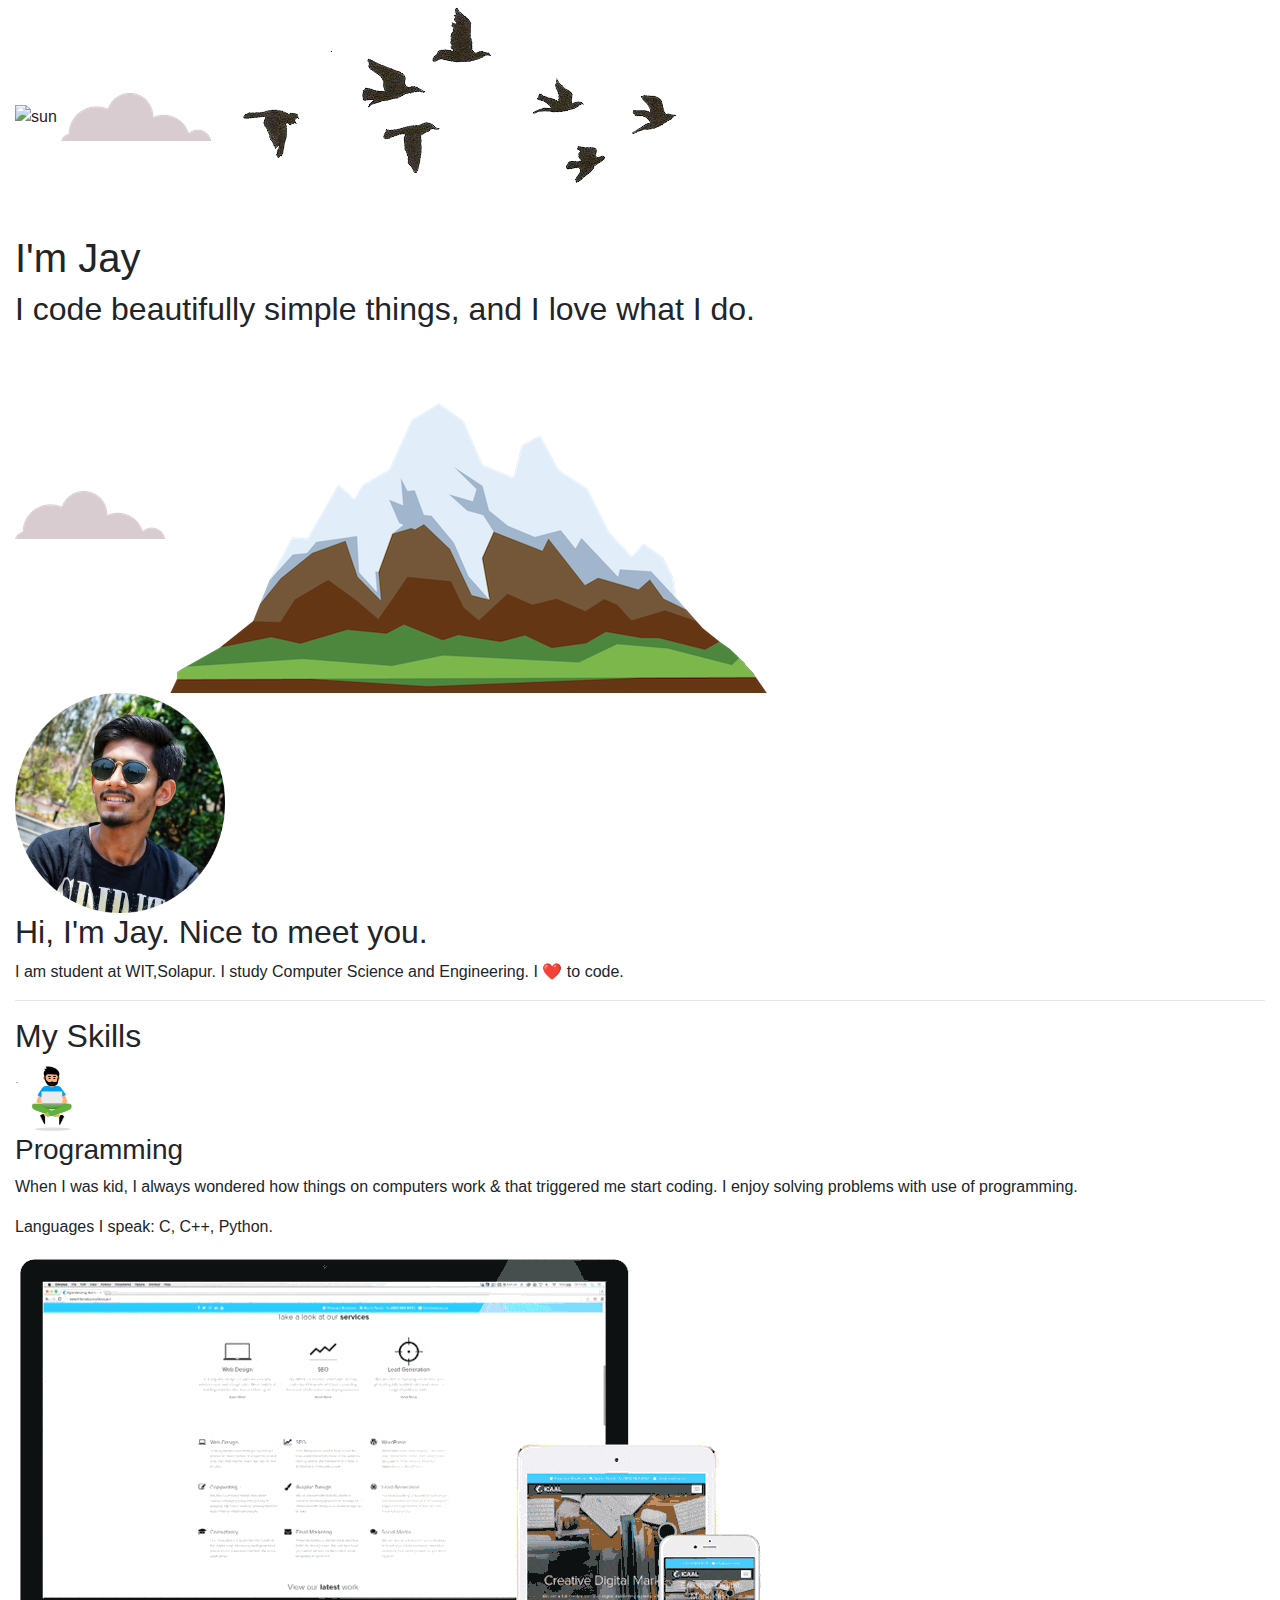
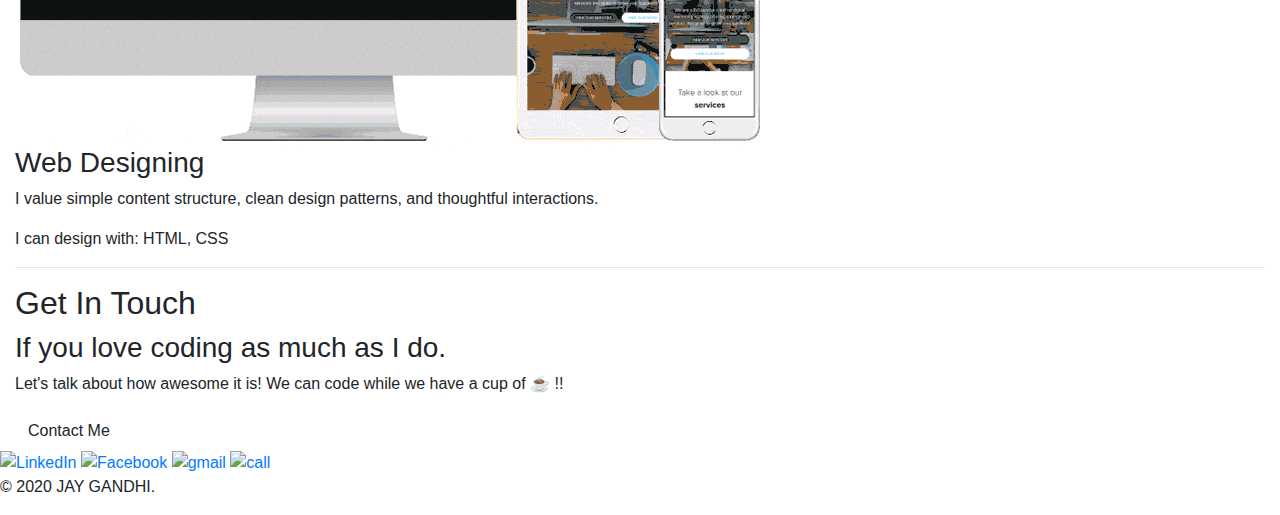
==== commit 1b4596d3: "Add files via upload" ====
--- a/index.html
+++ b/index.html
@@ -1,83 +1,83 @@
-<!DOCTYPE html>
-<html>
-  <head>
-    <meta charset="utf-8">
-    <title>Jay Gandhi</title>
- <link rel="stylesheet" href="CSS/styles.css">
-    <link rel="icon" href="favicon.ico">
-    <link href="https://fonts.googleapis.com/css?family=Baumans|Merriweather|Montserrat|Sacramento&display=swap" rel="stylesheet">
-    <!-- bootstrap -->
-  <link rel="stylesheet" href="https://stackpath.bootstrapcdn.com/bootstrap/4.4.1/css/bootstrap.min.css" integrity="sha384-Vkoo8x4CGsO3+Hhxv8T/Q5PaXtkKtu6ug5TOeNV6gBiFeWPGFN9MuhOf23Q9Ifjh" crossorigin="anonymous">
-
-    <!-- java -->
-  <script src="https://code.jquery.com/jquery-3.4.1.slim.min.js" integrity="sha384-J6qa4849blE2+poT4WnyKhv5vZF5SrPo0iEjwBvKU7imGFAV0wwj1yYfoRSJoZ+n" crossorigin="anonymous"></script>
-  <script src="https://cdn.jsdelivr.net/npm/popper.js@1.16.0/dist/umd/popper.min.js" integrity="sha384-Q6E9RHvbIyZFJoft+2mJbHaEWldlvI9IOYy5n3zV9zzTtmI3UksdQRVvoxMfooAo" crossorigin="anonymous"></script>
-  <script src="https://stackpath.bootstrapcdn.com/bootstrap/4.4.1/js/bootstrap.min.js" integrity="sha384-wfSDF2E50Y2D1uUdj0O3uMBJnjuUD4Ih7YwaYd1iqfktj0Uod8GCExl3Og8ifwB6" crossorigin="anonymous"></script>
-
-
-  </head>
-  <body>
-    <div class="Top-container container-fluid">
-      <img class="sun" src="https://media.giphy.com/media/JpMnkVV9s3ILRYYHnq/giphy.gif" alt="sun">
-      <img class="top-cloud" src="images/cloud.png" alt="cloud">
-
-      <img class="birds" src="images/bird.gif" alt="birds">
-      <h1>I'm Jay</h1>
-      <h2 class="programmer">I code beautifully simple things, and I love what I do.</h2>
-      <img class="bottom-cloud"src="images/cloud.png" alt="cloud">
-      <img class="mountain" src="images/mountain.png" alt="mountain">
-    </div>
-
-    <div class="middle-container container-fluid">
-      <div class="profile">
-        <img src="images/jay.png" height="220" width="210" alt="jay_profile_picture">
-        <h2>Hi, I'm Jay. Nice to meet you.</h2>
-        <p class="intro">I am student at WIT,Solapur. I study Computer Science and Engineering. I ❤️ to code.</p>
-      </div>
-      <hr>
-      <div class="skills">
-        <h2>My Skills</h2>
-        <div class="skill-row1">
-          <img class="proimg" src="images/web_character.gif" alt="coding image" height="70px" width="70px">
-          <h3>Programming</h3>
-          <p>When I was kid, I always wondered how things on computers work & that triggered me start coding. I enjoy solving problems with use of programming.</p>
-          <p>
-            Languages I speak: C, C++, Python, Javascript.
-          </p>
-        </div>
-        <div class="skill-row2">
-          <img class="webimg" src="images/web.gif" alt="coding image">
-          <h3>Web Designing</h3>
-          <p>I value simple content structure, clean design patterns, and thoughtful interactions.</p>
-          <p>I can design with: HTML, CSS, Bootstrap, Javascript, ReactJS, EJS</p>
-        </div>
-      </div>
-      <hr>
-      <div class="contact-me">
-        <h2>Get In Touch</h2>
-        <h3>If you love coding as much as I do.</h3>
-        <p class="contact-message">Let's talk about how awesome it is! We can code while we have a cup of ☕ !!</p>
-        <strong><a class="btn"href="contact_me.html" target="blank" align=middle>Contact Me</a></strong>
-      </div>
-    </div>
-
-
-    <div class="bottom-container">
-      <a href="https://www.linkedin.com/in/jaygandhi129" target="blank" class="footer-link">
-        <img src="https://image.flaticon.com/icons/svg/1409/1409945.svg" alt="LinkedIn" height="30" width="30" align="middle">
-      </a>
-      <a href="https://www.facebook.com/jay.gandhi2962000" target="blank" class="footer-link">
-        <img src="https://i.pinimg.com/originals/58/f4/72/58f4723d8f23906bdcb058604075ad2a.png" alt="Facebook" height="50" width="50" align="middle">
-      </a>
-      <a href="mailto:jaygandhi129@gmail.com" class="footer-link">
-        <img src="https://cdn2.iconfinder.com/data/icons/social-icons-circular-color/512/gmail-512.png" alt="gmail" height="40" width="40" align="middle">
-      </a>
-      <a href="tel:+91-7709708626" class="footer-link">
-        <img src="https://images.vexels.com/media/users/3/137415/isolated/preview/0e475bb9b17b3fa4f94f31fba1635b8f-telephone-call-icon-logo-by-vexels.png" alt="call" height="40" width="40" align="middle">
-      </a>
-      <p class="copyright">© 2020 JAY GANDHI.</p>
-    </div>
-
-
-  </body>
-</html>
+<!DOCTYPE html>
+<html>
+  <head>
+    <meta charset="utf-8">
+    <title>Jay Gandhi</title>
+    <link rel="stylesheet" href="css/styles.css">
+    <link rel="icon" href="favicon.ico">
+    <link href="https://fonts.googleapis.com/css?family=Baumans|Merriweather|Montserrat|Sacramento&display=swap" rel="stylesheet">
+    <!-- bootstrap -->
+  <link rel="stylesheet" href="https://stackpath.bootstrapcdn.com/bootstrap/4.4.1/css/bootstrap.min.css" integrity="sha384-Vkoo8x4CGsO3+Hhxv8T/Q5PaXtkKtu6ug5TOeNV6gBiFeWPGFN9MuhOf23Q9Ifjh" crossorigin="anonymous">
+  <link rel="stylesheet" href="css/styles.css">
+  <!-- java -->
+  <script src="https://code.jquery.com/jquery-3.4.1.slim.min.js" integrity="sha384-J6qa4849blE2+poT4WnyKhv5vZF5SrPo0iEjwBvKU7imGFAV0wwj1yYfoRSJoZ+n" crossorigin="anonymous"></script>
+  <script src="https://cdn.jsdelivr.net/npm/popper.js@1.16.0/dist/umd/popper.min.js" integrity="sha384-Q6E9RHvbIyZFJoft+2mJbHaEWldlvI9IOYy5n3zV9zzTtmI3UksdQRVvoxMfooAo" crossorigin="anonymous"></script>
+  <script src="https://stackpath.bootstrapcdn.com/bootstrap/4.4.1/js/bootstrap.min.js" integrity="sha384-wfSDF2E50Y2D1uUdj0O3uMBJnjuUD4Ih7YwaYd1iqfktj0Uod8GCExl3Og8ifwB6" crossorigin="anonymous"></script>
+
+
+  </head>
+  <body>
+    <div class="Top-container container-fluid">
+      <img class="sun" src="https://media.giphy.com/media/JpMnkVV9s3ILRYYHnq/giphy.gif" alt="sun">
+      <img class="top-cloud" src="images/cloud.png" alt="cloud">
+
+      <img class="birds" src="images/bird.gif" alt="birds">
+      <h1>I'm Jay</h1>
+      <h2 class="programmer">I code beautifully simple things, and I love what I do.</h2>
+      <img class="bottom-cloud"src="images/cloud.png" alt="cloud">
+      <img class="mountain" src="images/mountain.png" alt="mountain">
+    </div>
+
+    <div class="middle-container container-fluid">
+      <div class="profile">
+        <img src="images/jay.png" height="220" width="210" alt="jay_profile_picture">
+        <h2>Hi, I'm Jay. Nice to meet you.</h2>
+        <p class="intro">I am student at WIT,Solapur. I study Computer Science and Engineering. I ❤️ to code.</p>
+      </div>
+      <hr>
+      <div class="skills">
+        <h2>My Skills</h2>
+        <div class="skill-row1">
+          <img class="proimg" src="images/web_character.gif" alt="coding image" height="70px" width="70px">
+          <h3>Programming</h3>
+          <p>When I was kid, I always wondered how things on computers work & that triggered me start coding. I enjoy solving problems with use of programming.</p>
+          <p>
+            Languages I speak: C, C++, Python.
+          </p>
+        </div>
+        <div class="skill-row2">
+          <img class="webimg" src="images/web.gif" alt="coding image">
+          <h3>Web Designing</h3>
+          <p>I value simple content structure, clean design patterns, and thoughtful interactions.</p>
+          <p>I can design with: HTML, CSS</p>
+        </div>
+      </div>
+      <hr>
+      <div class="contact-me">
+        <h2>Get In Touch</h2>
+        <h3>If you love coding as much as I do.</h3>
+        <p class="contact-message">Let's talk about how awesome it is! We can code while we have a cup of ☕ !!</p>
+        <strong><a class="btn"href="contact_me.html" target="blank" align=middle>Contact Me</a></strong>
+      </div>
+    </div>
+
+
+    <div class="bottom-container">
+      <a href="https://www.linkedin.com/in/jaygandhi129" target="blank" class="footer-link">
+        <img src="https://image.flaticon.com/icons/svg/1409/1409945.svg" alt="LinkedIn" height="30" width="30" align="middle">
+      </a>
+      <a href="https://www.facebook.com/jay.gandhi2962000" target="blank" class="footer-link">
+        <img src="https://i.pinimg.com/originals/58/f4/72/58f4723d8f23906bdcb058604075ad2a.png" alt="Facebook" height="50" width="50" align="middle">
+      </a>
+      <a href="mailto:jaygandhi129@gmail.com" class="footer-link">
+        <img src="https://cdn2.iconfinder.com/data/icons/social-icons-circular-color/512/gmail-512.png" alt="gmail" height="40" width="40" align="middle">
+      </a>
+      <a href="tel:+91-7709708626" class="footer-link">
+        <img src="https://images.vexels.com/media/users/3/137415/isolated/preview/0e475bb9b17b3fa4f94f31fba1635b8f-telephone-call-icon-logo-by-vexels.png" alt="call" height="40" width="40" align="middle">
+      </a>
+      <p class="copyright">© 2020 JAY GANDHI.</p>
+    </div>
+
+
+  </body>
+</html>
